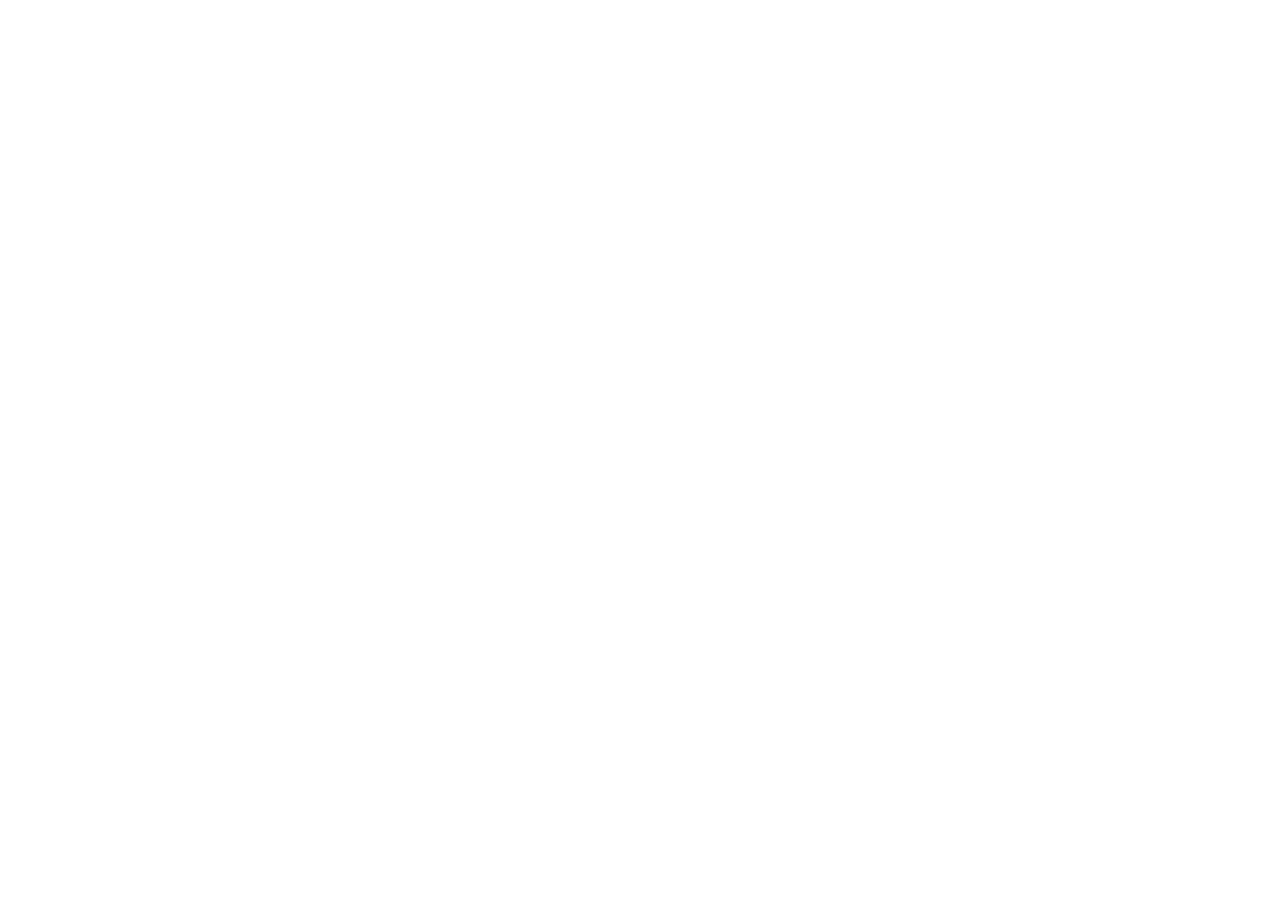
==== index.html @ 30c83adb "during" ====
<!DOCTYPE html>
<html lang="en">
  <head>
    <meta charset="UTF-8" />
    <meta name="viewport" content="width=device-width, initial-scale=1.0" />

    <link
      rel="icon"
      type="image/png"
      sizes="32x32"
      href="./assets/images/favicon-32x32.png"
    />
    <!-- My CSS -->
    <link rel="stylesheet" href="styles.css" />
    <!-- Google Fonts -->
    <title>Frontend Mentor | Workit landing page</title>
  </head>
  <body>
    <div class="header">

    </div>
    <div class="landing"></div>
    <div class="feature"></div>
    
  
  <!--   
  Apply for access 
   
  Data tailored to your needs.

  Learn more
  
  1

  Actionable insights
  
  Optimize your products, improve customer satisfaction and stay ahead of the competition 
  with our product data analytics.

  2

  Data-driven decisions

  Make data-driven decisions with our product data analytics. Our AI-generated reports help 
  you unlock insights hidden in your product data.

  3

  Always affordable

  Always affordable pricing that scales with your business. Get top-quality product data 
  analytics services without hidden costs or unexpected fees.

  Be the first to test

  Hi, I'm Louis Graham, the founder of the company. Book a demo call with me to become a 
  beta tester for our app and kickstart your company. Apply for access below and I’ll be 
  in touch to schedule a call.

  Apply for access -->
  </body>
</html>
---- styles.css ----
@font-face {
  font-family: "Fraunces";
  font-display: swap;
  font-weight: 100 900;
  src: url("starter-code/assets/fonts/fraunces/Fraunces-VariableFont_SOFT/,WONK/,opsz/,wght.ttf")
    format("truetype");
}
:root {
  --dark-purple: #24053e;
  --davy-s-grey: #584d62;
  --eucaplyptus: #44ffa1;
  --ghost-white: #fcf8ff;
  --white: #ffffff;

  --ff-default: "Fraunces", sans-serif;
}
/* End Variables */

/* Start Global Rules */
* {
  box-sizing: border-box;
  padding: 0;
  margin: 0;
}
html {
  scroll-behavior: smooth;
}
body {
  font-family: var(--ff-main);
  background-color: var(--clr-neutral-100);
}
/* Set the scrollbar width and height */
::-webkit-scrollbar {
  width: 8px;
  height: 8px;
}
/* Track styles */
::-webkit-scrollbar-track {
  background-color: #f5f5f520;
  border-radius: 4px;
}
/* Handle styles */
::-webkit-scrollbar-thumb {
  background-color: #888;
  border-radius: 4px;
}
/* Handle hover styles */
::-webkit-scrollbar-thumb:hover {
  background-color: #555;
}
.container {
  padding: 0 15px;
  margin: 0 auto;
}
/* Small */
@media (min-width: 768px) {
  .container {
    width: 750px;
  }
}
/* Medium */
@media (min-width: 992px) {
  .container {
    width: 970px;
  }
}
/* Large */
@media (min-width: 1200px) {
  .container {
    width: 1170px;
  }
}
/* End Global Rules */
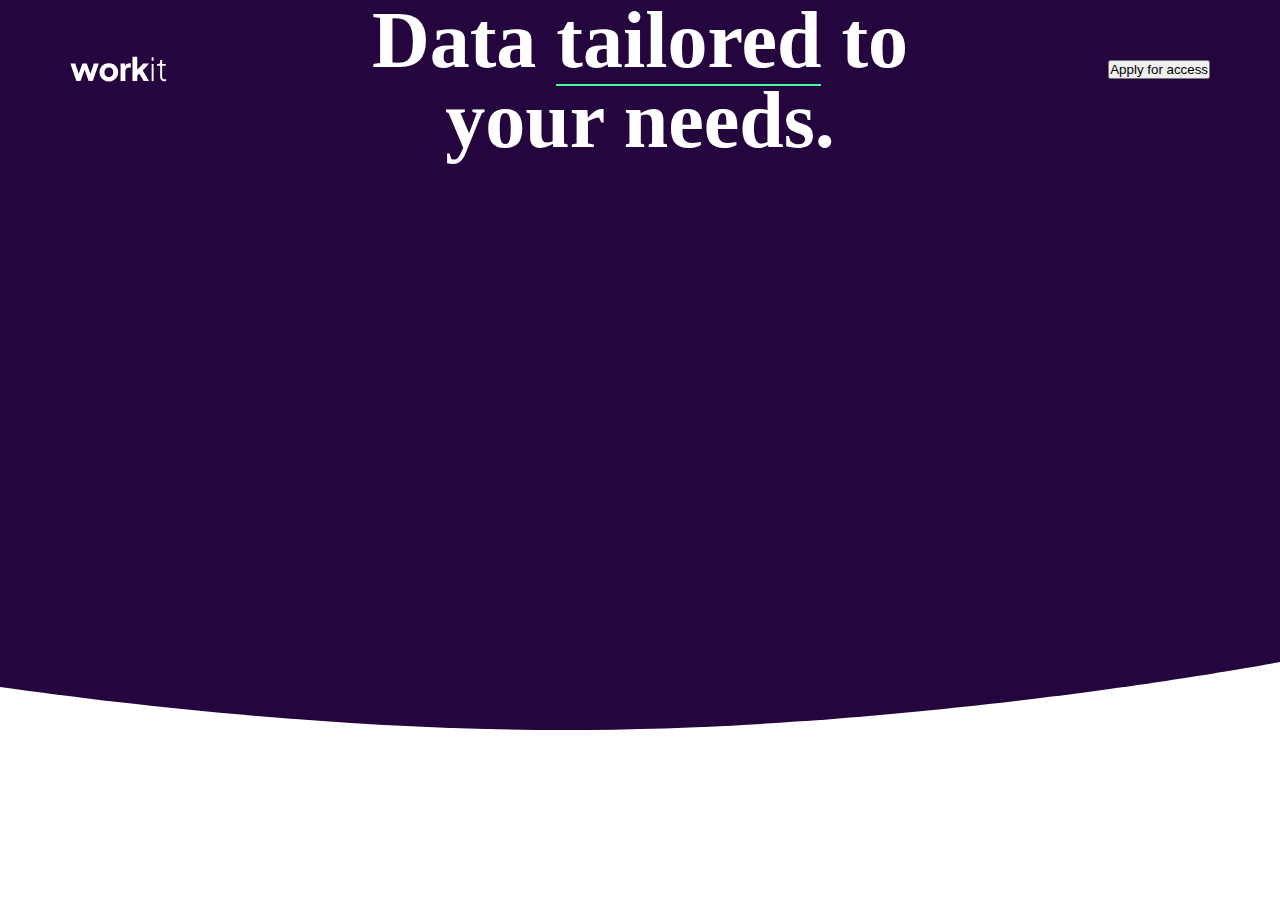
==== commit a094a058: "during" ====
--- a/index.html
+++ b/index.html
@@ -17,16 +17,22 @@
   </head>
   <body>
     <div class="header">
+      <div class="container">
+        <img src="./images/logo-light.svg" alt="" />
+        <button class="button">Apply for access</button>
+      </div>
+    </div>
+    <div class="landing">
+      <div class="container">
+        <h1 class="title">Data <span>tailored</span> to your needs.</h1>
+      </div>
+    </div>
+    <div class="feature"></div>
 
-    </div>
-    <div class="landing"></div>
-    <div class="feature"></div>
-    
+    <!--   
+   
+   
   
-  <!--   
-  Apply for access 
-   
-  Data tailored to your needs.
 
   Learn more
   
--- a/styles.css
+++ b/styles.css
@@ -6,16 +6,18 @@
     format("truetype");
 }
 :root {
-  --dark-purple: #24053e;
-  --davy-s-grey: #584d62;
-  --eucaplyptus: #44ffa1;
-  --ghost-white: #fcf8ff;
-  --white: #ffffff;
+  --clr-primary-400: hsl(150, 100%, 63%);
+  --clr-primary-900: hsl(273, 85%, 13%);
+
+  --clr-neutral-600: hsl(271, 12%, 34%);
+  --clr-neutral-200: hsl(274, 100%, 99%);
+  --clr-neutral-100: #ffffff;
 
   --ff-default: "Fraunces", sans-serif;
+
+  --ff-bold: 700;
 }
 /* End Variables */
-
 /* Start Global Rules */
 * {
   box-sizing: border-box;
@@ -71,3 +73,41 @@
   }
 }
 /* End Global Rules */
+/* Start Heading */
+.header {
+  margin-left: auto;
+  margin-right: auto;
+}
+.header .container {
+  position: absolute;
+  top: 0;
+  left: 50%;
+  transform: translateX(-50%);
+  display: flex;
+  justify-content: space-between;
+  align-items: center;
+  margin-top: 56px;
+}
+/* End Heading */
+/* Start Landing */
+.landing {
+  height: 730px;
+  background-image: url(/images/bg-landing.svg);
+  background-size: cover;
+  background-position: center center;
+  background-position: 100% 100%;
+}
+.landing .container .title {
+  width: 635px;
+
+  color: var(--clr-neutral-100, #fff);
+  font-size: 80px;
+  font-weight: var(--ff-bold);
+  text-align: center;
+  line-height: 80px;
+  margin: auto;
+}
+.landing .title span {
+  border-bottom: 2px solid var(--clr-primary-400);
+}
+/* End Landing */
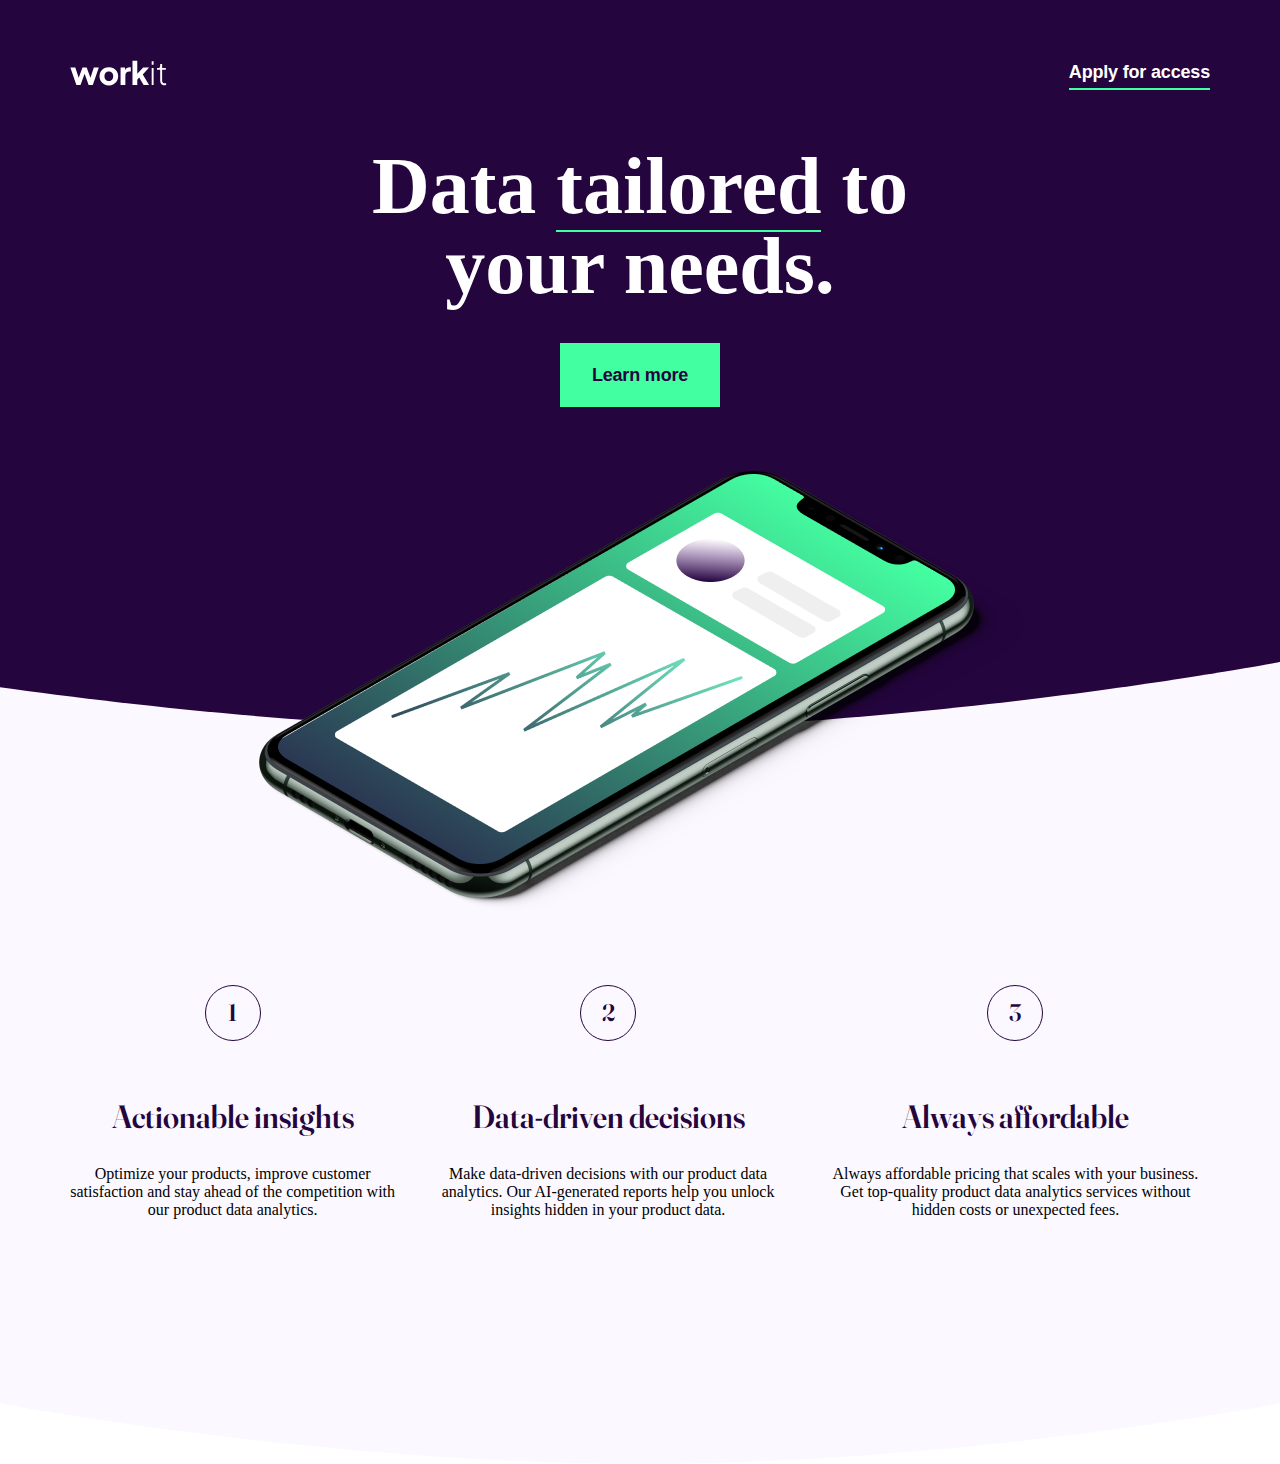
==== commit 6b3ac22b: "during" ====
--- a/index.html
+++ b/index.html
@@ -3,59 +3,91 @@
   <head>
     <meta charset="UTF-8" />
     <meta name="viewport" content="width=device-width, initial-scale=1.0" />
-
-    <link
-      rel="icon"
-      type="image/png"
-      sizes="32x32"
-      href="./assets/images/favicon-32x32.png"
-    />
+    <!-- Site Icon -->
+    <link rel="icon" href="images/site-icon.svg" />
     <!-- My CSS -->
     <link rel="stylesheet" href="styles.css" />
     <!-- Google Fonts -->
     <title>Frontend Mentor | Workit landing page</title>
   </head>
   <body>
+    <!-- Start Header -->
     <div class="header">
       <div class="container">
         <img src="./images/logo-light.svg" alt="" />
         <button class="button">Apply for access</button>
       </div>
     </div>
+    <!-- End Header -->
+    <!-- Start Landing -->
     <div class="landing">
+      <hr />
       <div class="container">
-        <h1 class="title">Data <span>tailored</span> to your needs.</h1>
+        <div class="landing-content">
+          <h1 class="title">Data <span>tailored</span> to your needs.</h1>
+          <button class="learn-more">Learn more</button>
+        </div>
       </div>
     </div>
-    <div class="feature"></div>
+    <!-- End Landing -->
+    <div class="features">
+      <hr />
+      <div class="container">
+        <div class="features-content">
+          <div class="func">
+            <p class="num">1</p>
+            <div class="info">
+              <h2 class="title">Actionable insights</h2>
+              <p>
+                Optimize your products, improve customer satisfaction and stay
+                ahead of the competition with our product data analytics.
+              </p>
+            </div>
+          </div>
+          <div class="func">
+            <p class="num">2</p>
+            <div class="info">
+              <h2 class="title">Data-driven decisions</h2>
+              <p>
+                Make data-driven decisions with our product data analytics. Our
+                AI-generated reports help you unlock insights hidden in your
+                product data.
+              </p>
+            </div>
+          </div>
+          <div class="func">
+            <p class="num">3</p>
+            <div class="info">
+              <h2 class="title">Always affordable</h2>
+              <p>
+                Always affordable pricing that scales with your business. Get
+                top-quality product data analytics services without hidden costs
+                or unexpected fees.
+              </p>
+            </div>
+          </div>
+        </div>
+      </div>
+    </div>
 
-    <!--   
-   
-   
+    <!-- 
   
 
-  Learn more
   
-  1
-
-  Actionable insights
   
-  Optimize your products, improve customer satisfaction and stay ahead of the competition 
-  with our product data analytics.
+  
 
   2
 
-  Data-driven decisions
+  
 
-  Make data-driven decisions with our product data analytics. Our AI-generated reports help 
-  you unlock insights hidden in your product data.
+  
 
   3
 
-  Always affordable
+  
 
-  Always affordable pricing that scales with your business. Get top-quality product data 
-  analytics services without hidden costs or unexpected fees.
+  
 
   Be the first to test
 
@@ -63,6 +95,7 @@
   beta tester for our app and kickstart your company. Apply for access below and I’ll be 
   in touch to schedule a call.
 
-  Apply for access -->
+  Apply for access 
+   -->
   </body>
 </html>
--- a/styles.css
+++ b/styles.css
@@ -1,9 +1,15 @@
 @font-face {
   font-family: "Fraunces";
   font-display: swap;
-  font-weight: 100 900;
-  src: url("starter-code/assets/fonts/fraunces/Fraunces-VariableFont_SOFT/,WONK/,opsz/,wght.ttf")
+  font-weight: 600 700;
+  src: url("fonts/fraunces/static/Fraunces_144pt-SemiBold.ttf")
     format("truetype");
+}
+@font-face {
+  font-family: "Manrope";
+  font-display: swap;
+  font-weight: 700;
+  src: url("fonts/manrope/static/Manrope-Regular.ttf") format("truetype");
 }
 :root {
   --clr-primary-400: hsl(150, 100%, 63%);
@@ -11,11 +17,15 @@
 
   --clr-neutral-600: hsl(271, 12%, 34%);
   --clr-neutral-200: hsl(274, 100%, 99%);
-  --clr-neutral-100: #ffffff;
-
-  --ff-default: "Fraunces", sans-serif;
-
+  --clr-neutral-100: hsl(0, 0%, 100%);
+
+  --ff-base: "Manrope", sans-serif;
+  --ff-accent: "Fraunces", sans-serif;
+
+  --ff-semi-bold: 600;
   --ff-bold: 700;
+
+  --dt-main: 0.3s; /* Duration Time */
 }
 /* End Variables */
 /* Start Global Rules */
@@ -31,28 +41,13 @@
   font-family: var(--ff-main);
   background-color: var(--clr-neutral-100);
 }
-/* Set the scrollbar width and height */
 ::-webkit-scrollbar {
-  width: 8px;
-  height: 8px;
-}
-/* Track styles */
-::-webkit-scrollbar-track {
-  background-color: #f5f5f520;
-  border-radius: 4px;
-}
-/* Handle styles */
-::-webkit-scrollbar-thumb {
-  background-color: #888;
-  border-radius: 4px;
-}
-/* Handle hover styles */
-::-webkit-scrollbar-thumb:hover {
-  background-color: #555;
+  display: none;
 }
 .container {
   padding: 0 15px;
   margin: 0 auto;
+  text-align: center;
 }
 /* Small */
 @media (min-width: 768px) {
@@ -88,14 +83,44 @@
   align-items: center;
   margin-top: 56px;
 }
+.header .button {
+  border: 0;
+  background-color: transparent;
+  color: var(--clr-neutral-100, #fff);
+  font-size: 18px;
+  font-weight: var(--ff-bold);
+  line-height: 32px;
+  letter-spacing: -0.18px;
+  border-bottom: 2px solid var(--clr-primary-400, #44ffa1);
+  transition: var(--dt-main);
+}
+.header .button:hover {
+  color: var(--clr-primary-400, #44ffa1);
+}
 /* End Heading */
 /* Start Landing */
 .landing {
+  background-color: #fcf8ff;
   height: 730px;
   background-image: url(/images/bg-landing.svg);
   background-size: cover;
-  background-position: center center;
   background-position: 100% 100%;
+}
+.landing::after {
+  content: url("images/image-hero.png");
+  width: 762px;
+  height: 424px;
+  position: absolute;
+  top: 471px;
+  left: 50%;
+  transform: translateX(-50%);
+}
+hr {
+  height: 0px;
+  border: 0;
+}
+.landing .landing-content {
+  margin: 0;
 }
 .landing .container .title {
   width: 635px;
@@ -105,9 +130,73 @@
   font-weight: var(--ff-bold);
   text-align: center;
   line-height: 80px;
-  margin: auto;
+  margin: 146px auto 37px;
 }
 .landing .title span {
   border-bottom: 2px solid var(--clr-primary-400);
 }
+.learn-more {
+  background: var(--clr-primary-400, #44ffa1);
+  color: var(--clr-primary-900, #24053e);
+  font-size: 18px;
+  font-weight: var(--ff-bold);
+  line-height: 32px;
+  letter-spacing: -0.18px;
+  padding: 16px 32px;
+  border: 0;
+  transition: var(--dt-main);
+}
+.learn-more:hover {
+  background-color: transparent;
+  color: var(--clr-primary-400, #44ffa1);
+  box-shadow: inset 0 0 0 2px var(--clr-primary-400, #44ffa1);
+}
 /* End Landing */
+/* Start Features */
+.features {
+  height: 734px;
+  background-image: url("images/bg-features.svg");
+  background-size: cover;
+  background-position: 100% 100%;
+}
+.features-content {
+  margin-top: 255px;
+  display: flex;
+  gap: 26px;
+}
+.features-content .func {
+  display: flex;
+  flex-direction: column;
+  gap: 56px;
+  justify-content: center;
+  align-items: center;
+}
+.num {
+  width: 56px;
+  height: 56px;
+  border-radius: 30.5px;
+  border: 1px solid var(--clr-primary-900, #584d62);
+  display: flex;
+  justify-content: center;
+  align-items: center;
+
+  color: var(--clr-primary-900, #24053e);
+  font-family: var(--ff-accent);
+  font-size: 24px;
+  font-weight: var(--ff-semi-bold);
+  line-height: 40px;
+}
+.features-content .func .info {
+  display: flex;
+  flex-direction: column;
+  gap: 28px;
+}
+.info .title {
+  color: var(--clr-primary-900, #24053e);
+  font-family: var(--ff-accent);
+  font-size: 32px;
+  font-style: normal;
+  font-weight: 600;
+  line-height: 40px;
+}
+/* End Features */
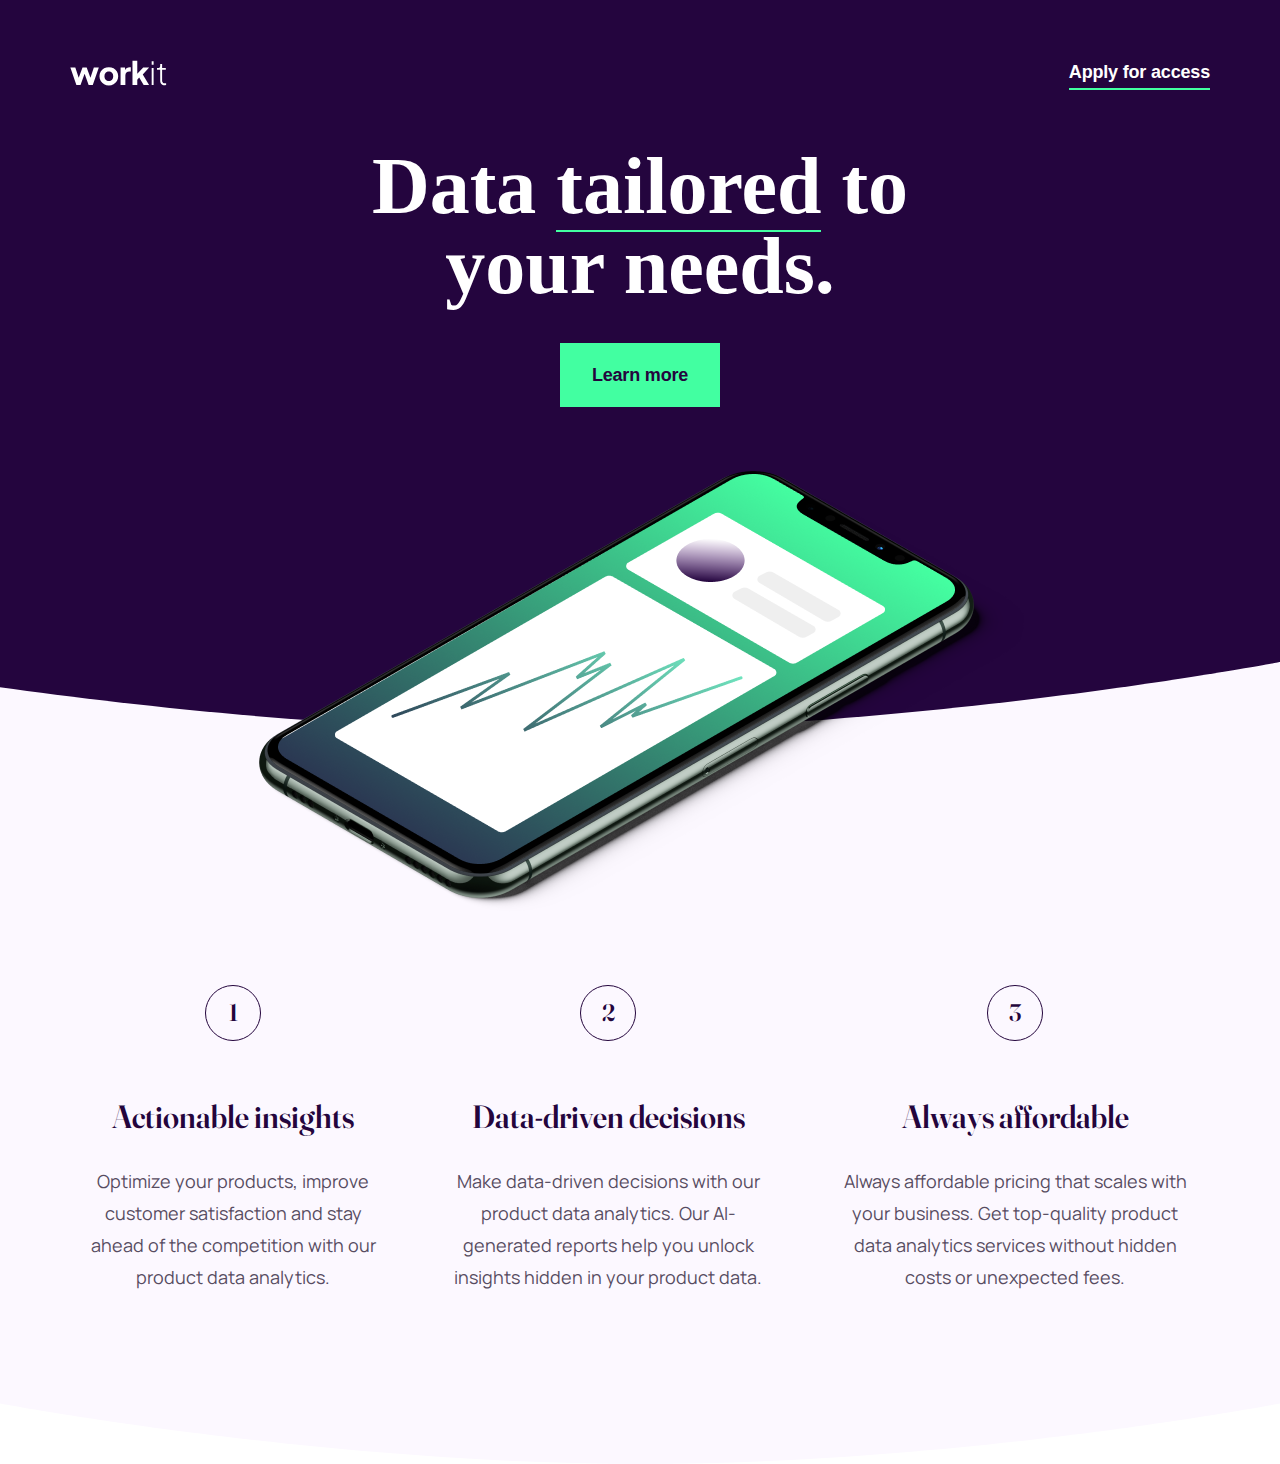
==== commit caf34490: "half" ====
--- a/index.html
+++ b/index.html
@@ -30,6 +30,7 @@
       </div>
     </div>
     <!-- End Landing -->
+    <!-- Start Features -->
     <div class="features">
       <hr />
       <div class="container">
@@ -69,7 +70,7 @@
         </div>
       </div>
     </div>
-
+    <!-- End Features -->
     <!-- 
   
 
--- a/styles.css
+++ b/styles.css
@@ -8,7 +8,7 @@
 @font-face {
   font-family: "Manrope";
   font-display: swap;
-  font-weight: 700;
+  font-weight: 400 700;
   src: url("fonts/manrope/static/Manrope-Regular.ttf") format("truetype");
 }
 :root {
@@ -22,8 +22,9 @@
   --ff-base: "Manrope", sans-serif;
   --ff-accent: "Fraunces", sans-serif;
 
-  --ff-semi-bold: 600;
-  --ff-bold: 700;
+  --fw-regular: 400;
+  --fw-semi-bold: 600;
+  --fw-bold: 700;
 
   --dt-main: 0.3s; /* Duration Time */
 }
@@ -88,7 +89,7 @@
   background-color: transparent;
   color: var(--clr-neutral-100, #fff);
   font-size: 18px;
-  font-weight: var(--ff-bold);
+  font-weight: var(--fw-bold);
   line-height: 32px;
   letter-spacing: -0.18px;
   border-bottom: 2px solid var(--clr-primary-400, #44ffa1);
@@ -127,7 +128,7 @@
 
   color: var(--clr-neutral-100, #fff);
   font-size: 80px;
-  font-weight: var(--ff-bold);
+  font-weight: var(--fw-bold);
   text-align: center;
   line-height: 80px;
   margin: 146px auto 37px;
@@ -139,7 +140,7 @@
   background: var(--clr-primary-400, #44ffa1);
   color: var(--clr-primary-900, #24053e);
   font-size: 18px;
-  font-weight: var(--ff-bold);
+  font-weight: var(--fw-bold);
   line-height: 32px;
   letter-spacing: -0.18px;
   padding: 16px 32px;
@@ -183,7 +184,7 @@
   color: var(--clr-primary-900, #24053e);
   font-family: var(--ff-accent);
   font-size: 24px;
-  font-weight: var(--ff-semi-bold);
+  font-weight: var(--fw-semi-bold);
   line-height: 40px;
 }
 .features-content .func .info {
@@ -199,4 +200,12 @@
   font-weight: 600;
   line-height: 40px;
 }
+.info .title + p {
+  color: var(--clr-neutral-600, #584d62);
+  font-size: 18px;
+  font-family: var(--ff-base);
+  font-weight: var(--fw-regular);
+  line-height: 32px;
+  padding: 0 15px;
+}
 /* End Features */
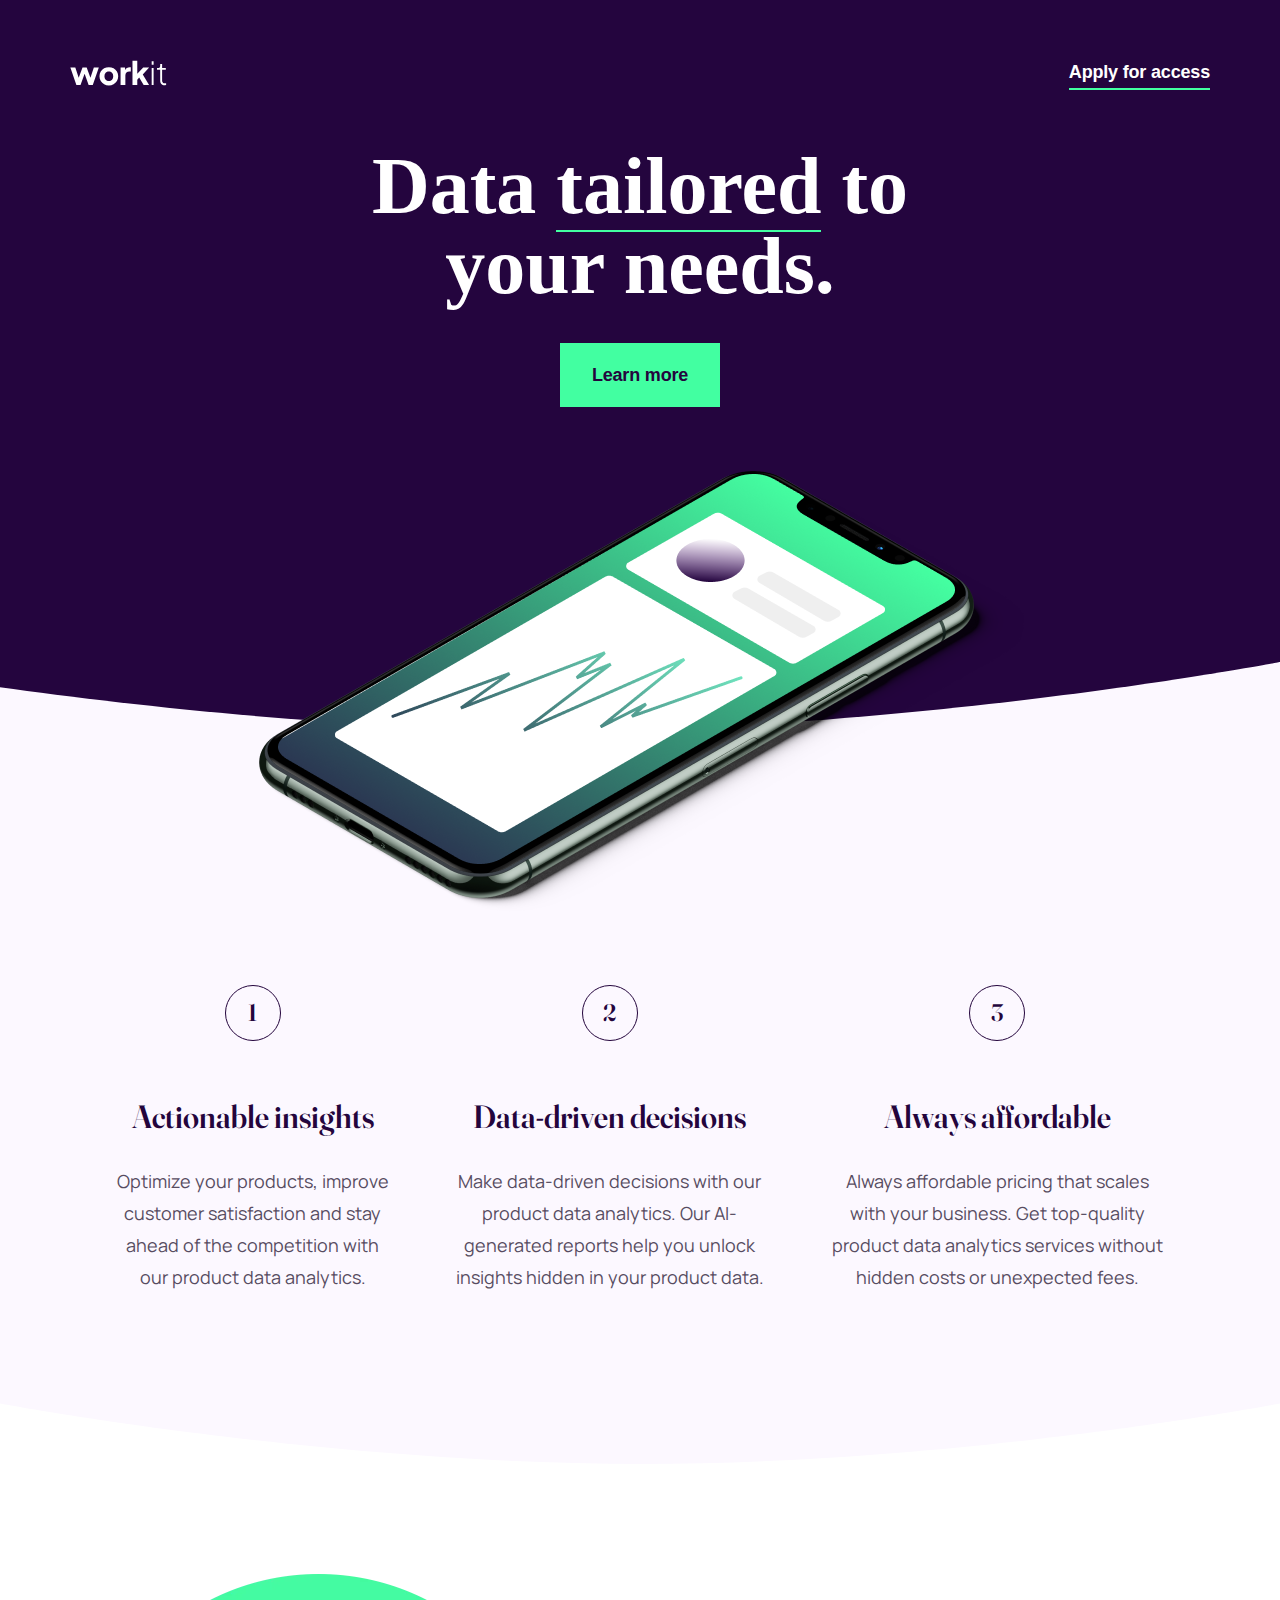
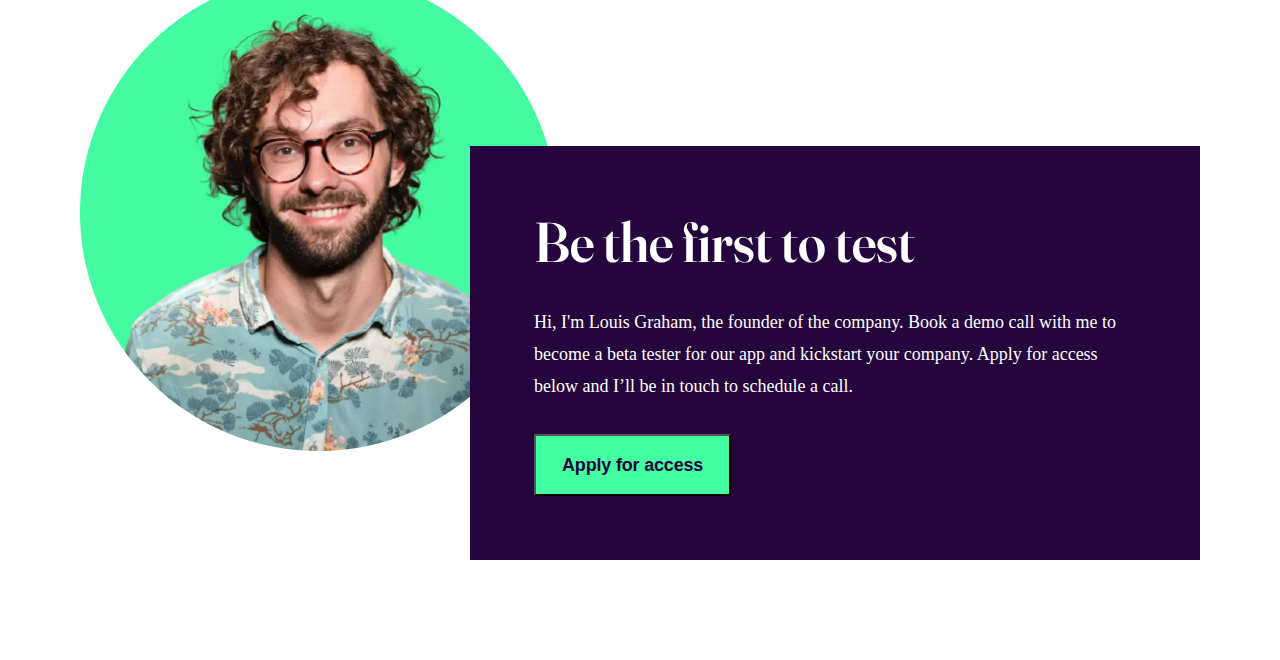
==== commit 8b951bb0: "during" ====
--- a/index.html
+++ b/index.html
@@ -71,32 +71,26 @@
       </div>
     </div>
     <!-- End Features -->
-    <!-- 
-  
-
-  
-  
-  
-
-  2
-
-  
-
-  
-
-  3
-
-  
-
-  
-
-  Be the first to test
-
-  Hi, I'm Louis Graham, the founder of the company. Book a demo call with me to become a 
-  beta tester for our app and kickstart your company. Apply for access below and I’ll be 
-  in touch to schedule a call.
-
-  Apply for access 
-   -->
+    <!-- Start Contact -->
+    <div class="contact">
+      <div class="container">
+        <div class="contact-content">
+          <img src="./images/image-founder.webp" alt="" class="image" />
+          <div class="info">
+            <h1 class="title">Be the first to test</h1>
+            <p>
+              Hi, I'm Louis Graham, the founder of the company. Book a demo call
+              with me to become a beta tester for our app and kickstart your
+              company. Apply for access below and I’ll be in touch to schedule a
+              call.
+            </p>
+            <button class="button-subscribe">Apply for access</button>
+          </div>
+        </div>
+      </div>
+    </div>
+    <!-- End Contact -->
+    <!-- Start Footer -->
+    <!-- End Footer -->
   </body>
 </html>
--- a/styles.css
+++ b/styles.css
@@ -156,9 +156,13 @@
 /* Start Features */
 .features {
   height: 734px;
+
   background-image: url("images/bg-features.svg");
   background-size: cover;
   background-position: 100% 100%;
+}
+.features .container {
+  width: 1114px;
 }
 .features-content {
   margin-top: 255px;
@@ -200,7 +204,7 @@
   font-weight: 600;
   line-height: 40px;
 }
-.info .title + p {
+.func .info .title + p {
   color: var(--clr-neutral-600, #584d62);
   font-size: 18px;
   font-family: var(--ff-base);
@@ -209,3 +213,63 @@
   padding: 0 15px;
 }
 /* End Features */
+/* Start Contact */
+.contact .container {
+  padding-top: 110px;
+  padding-bottom: 100px;
+}
+.contact-content {
+  width: 1120px;
+  height: 586px;
+  text-align: center;
+  position: relative;
+  padding: 0 40px;
+  margin: auto;
+}
+.contact-content .image {
+  width: 477px;
+  height: 477px;
+  display: flex;
+  align-items: flex-start;
+  text-align: center;
+
+  position: absolute;
+  top: 0;
+  left: 0;
+}
+.contact-content .info {
+  width: 730px;
+  height: fit-content;
+  background-color: var(--clr-primary-900, #24053e);
+  padding: 64px;
+  text-align: left;
+
+  position: absolute;
+  right: 0;
+  bottom: 0;
+}
+.contact-content .info .title {
+  color: var(--clr-neutral-100, #fff);
+  font-family: var(--ff-accent);
+  font-size: 56px;
+  font-weight: var(--fw-semi-bold);
+  line-height: 64px;
+}
+.contact-content .info .title + p {
+  color: var(--clr-neutral-100, #fff);
+  font-size: 18px;
+  font-weight: 400;
+  line-height: 32px;
+  text-align: left;
+  padding: 32px 0px;
+}
+.contact-content .info .button-subscribe {
+  background-color: var(--clr-primary-400);
+  color: var(--clr-primary-900, #24053e);
+  font-size: 18px;
+  font-weight: var(--fw-bold);
+  line-height: 32px;
+  letter-spacing: -0.18px;
+  padding: 13px 26px;
+}
+/* End Contact */
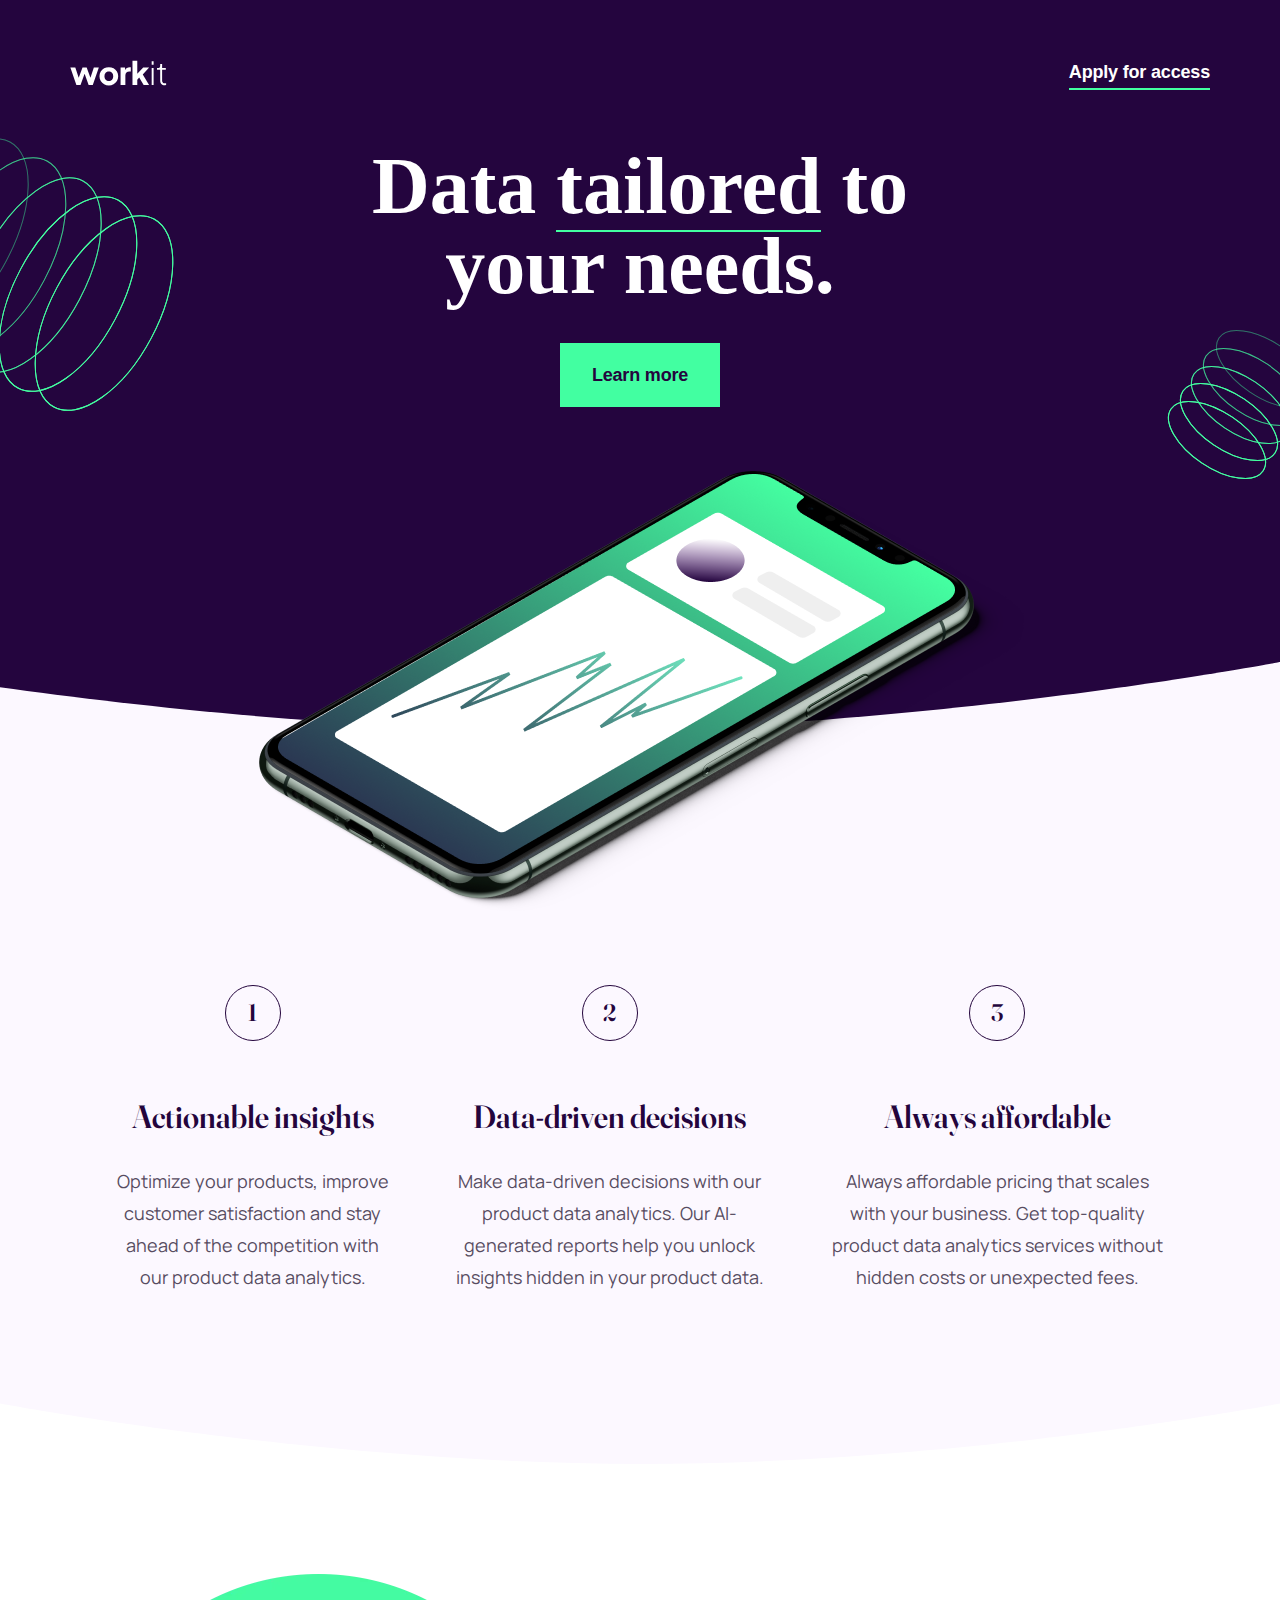
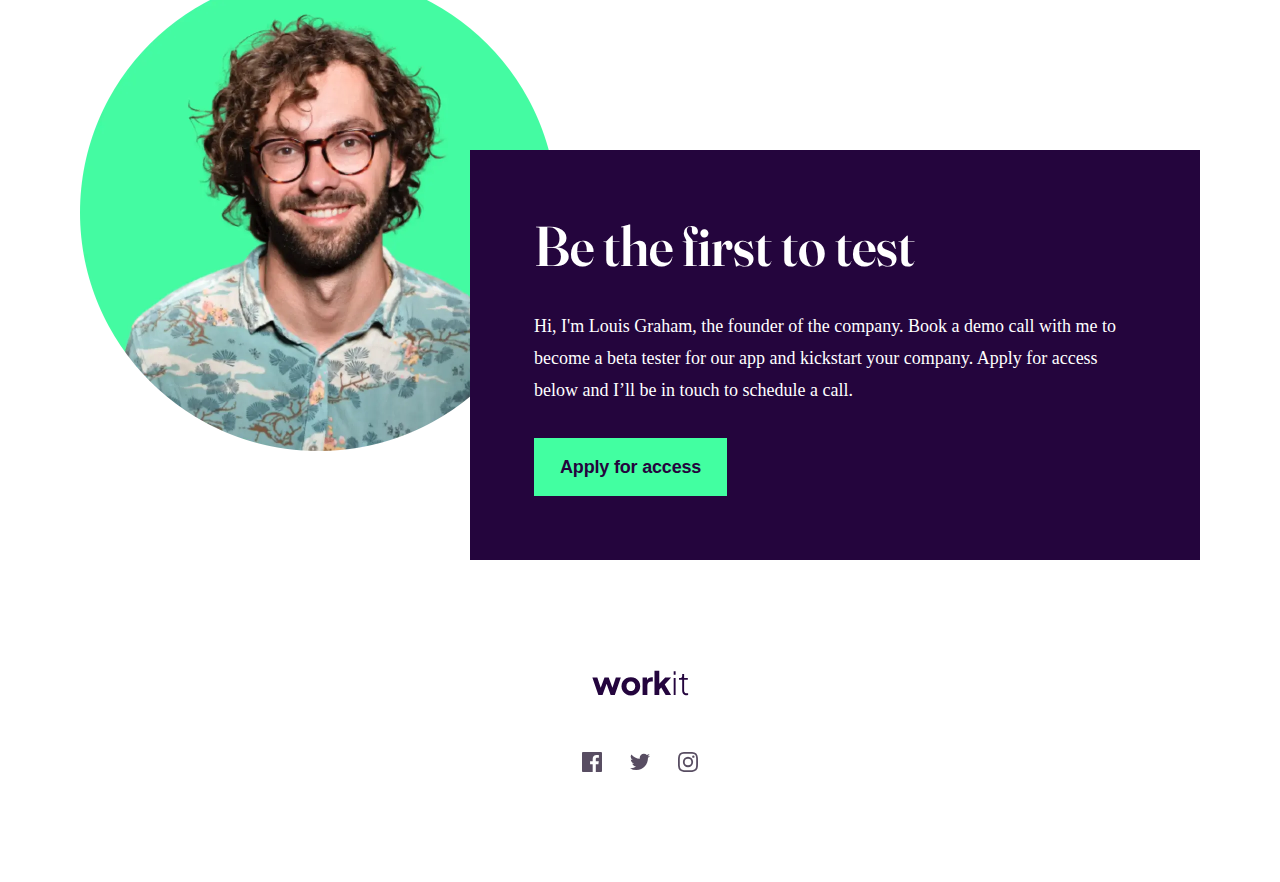
==== commit b01e3456: "Final First" ====
--- a/index.html
+++ b/index.html
@@ -90,7 +90,17 @@
       </div>
     </div>
     <!-- End Contact -->
-    <!-- Start Footer -->
-    <!-- End Footer -->
+    <!-- Start Social -->
+    <div class="social">
+      <div class="container">
+        <img src="images/logo-dark.svg" alt=""/>
+        <div class="social-icons">
+          <img src="images/icon-facebook.svg" alt="" />
+          <img src="images/icon-twitter.svg" alt="" />
+          <img src="images/icon-instagram.svg" alt="" />
+        </div>
+      </div>
+    </div>
+    <!-- End Social -->
   </body>
 </html>
--- a/styles.css
+++ b/styles.css
@@ -73,6 +73,22 @@
 .header {
   margin-left: auto;
   margin-right: auto;
+}
+hr::before {
+  content: url(images/bg-pattern-1.svg);
+  width: 341px;
+  height: 317px;
+  position: absolute;
+  top: 116px;
+  left: -138px;
+}
+hr::after {
+  content: url(images/bg-pattern-2.svg);
+  width: 174;
+  height: 181px;
+  position: absolute;
+  top: 314px;
+  right: -48px;
 }
 .header .container {
   position: absolute;
@@ -118,6 +134,7 @@
 }
 hr {
   height: 0px;
+  width: 100%;
   border: 0;
 }
 .landing .landing-content {
@@ -216,7 +233,6 @@
 /* Start Contact */
 .contact .container {
   padding-top: 110px;
-  padding-bottom: 100px;
 }
 .contact-content {
   width: 1120px;
@@ -264,6 +280,7 @@
   padding: 32px 0px;
 }
 .contact-content .info .button-subscribe {
+  border: 0;
   background-color: var(--clr-primary-400);
   color: var(--clr-primary-900, #24053e);
   font-size: 18px;
@@ -271,5 +288,28 @@
   line-height: 32px;
   letter-spacing: -0.18px;
   padding: 13px 26px;
+  transition: var(--dt-main);
+}
+.contact-content .info .button-subscribe:hover {
+  background-color: transparent;
+  color: var(--clr-primary-400, #44ffa1);
+  box-shadow: inset 0 0 0 2px var(--clr-primary-400, #44ffa1);
 }
 /* End Contact */
+/* Start Social */
+.social {
+  padding: 110px 0;
+}
+.social .container {
+  display: flex;
+  flex-direction: column;
+  justify-content: center;
+  align-items: center;
+  gap: 56px;
+}
+.social .social-icons {
+  display: flex;
+  justify-content: space-between;
+  gap: 28px;
+}
+/* End Social */
